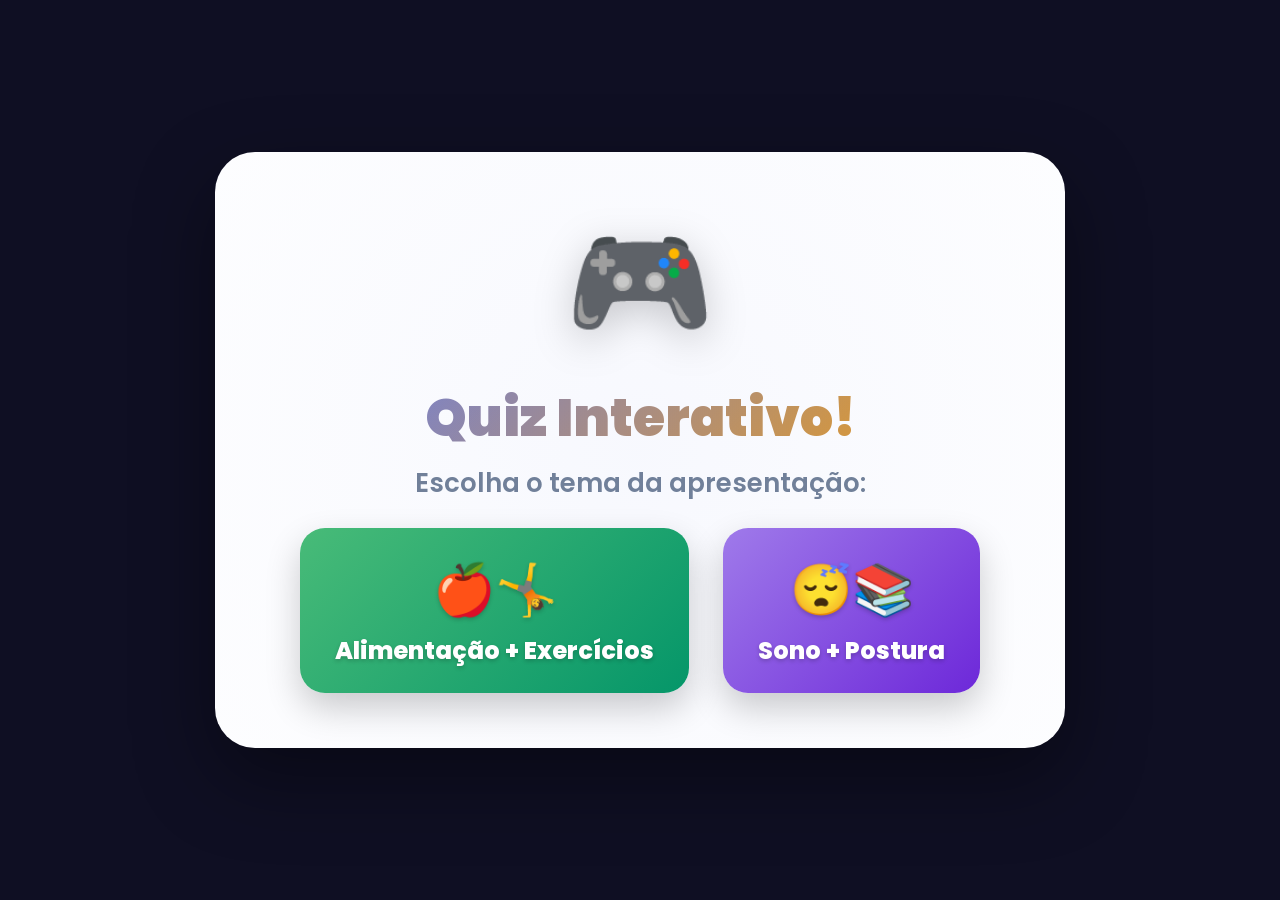
==== apresentacao.html @ 505cf48c "Create apresentacao.html" ====
<!DOCTYPE html>
<html lang="pt-br">
<head>
    <meta charset="UTF-8">
    <meta name="viewport" content="width=device-width, initial-scale=1.0">
    <title>🎮 Quiz Interativo - Hábitos Saudáveis</title>
    <link href="https://fonts.googleapis.com/css2?family=Poppins:wght@400;600;700;800;900&display=swap" rel="stylesheet">
    <style>
        * { margin: 0; padding: 0; box-sizing: border-box; }

        body {
            font-family: 'Poppins', sans-serif;
            background: #0f0f23;
            min-height: 100vh;
            overflow: hidden;
            user-select: none;
        }

        /* ESTRELAS DE FUNDO */
        .stars {
            position: fixed;
            top: 0; left: 0;
            width: 100%; height: 100%;
            pointer-events: none;
            z-index: 0;
        }
        .star {
            position: absolute;
            background: white;
            border-radius: 50%;
            animation: twinkle var(--duration) ease-in-out infinite;
            animation-delay: var(--delay);
            opacity: 0;
        }
        @keyframes twinkle {
            0%,100% { opacity: 0.2; transform: scale(1); }
            50% { opacity: 1; transform: scale(1.5); }
        }

        .slide-container {
            width: 100vw;
            height: 100vh;
            position: relative;
            z-index: 1;
        }

        .slide {
            width: 100%;
            height: 100%;
            display: none;
            justify-content: center;
            align-items: center;
            padding: 30px;
            animation: zoomIn 0.6s cubic-bezier(0.68, -0.55, 0.265, 1.55);
        }
        .slide.active { display: flex; }

        @keyframes zoomIn {
            from { opacity: 0; transform: scale(0.5) rotate(-5deg); }
            to { opacity: 1; transform: scale(1) rotate(0deg); }
        }
        @keyframes float {
            0%,100% { transform: translateY(0) rotate(0deg); }
            25% { transform: translateY(-20px) rotate(5deg); }
            75% { transform: translateY(-10px) rotate(-5deg); }
        }
        @keyframes pulse {
            0%,100% { transform: scale(1); }
            50% { transform: scale(1.08); }
        }
        @keyframes shake {
            0%,100% { transform: translateX(0); }
            25% { transform: translateX(-8px); }
            75% { transform: translateX(8px); }
        }
        @keyframes confete {
            0% { transform: translateY(0) rotate(0deg); opacity: 1; }
            100% { transform: translateY(105vh) rotate(720deg); opacity: 0; }
        }

        .slide-content {
            background: white;
            border-radius: 40px;
            padding: 40px 50px;
            max-width: 850px;
            width: 100%;
            text-align: center;
            box-shadow: 0 30px 80px rgba(0,0,0,0.4);
            position: relative;
            overflow: hidden;
        }
        .slide-content::before {
            content: '';
            position: absolute;
            top: -50%;
            left: -50%;
            width: 200%;
            height: 200%;
            background: radial-gradient(circle, rgba(102,126,234,0.05) 0%, transparent 70%);
            animation: pulse 3s ease-in-out infinite;
        }

        .emoji-gigante {
            font-size: 120px;
            animation: float 3s ease-in-out infinite;
            display: inline-block;
            filter: drop-shadow(0 10px 20px rgba(0,0,0,0.2));
        }
        .emoji-medio {
            font-size: 70px;
            animation: float 2.5s ease-in-out infinite;
            display: inline-block;
        }

        .titulo-slide {
            font-size: 52px;
            font-weight: 900;
            background: linear-gradient(135deg, #667eea, #f59e0b, #48bb78);
            background-size: 200% 200%;
            -webkit-background-clip: text;
            -webkit-text-fill-color: transparent;
            animation: gradientShift 3s ease infinite;
            margin: 15px 0;
            line-height: 1.2;
        }
        @keyframes gradientShift {
            0%,100% { background-position: 0% 50%; }
            50% { background-position: 100% 50%; }
        }

        .subtitulo {
            font-size: 26px;
            color: #718096;
            margin-bottom: 10px;
            font-weight: 600;
        }

        .btn-escolha {
            display: inline-block;
            padding: 25px 35px;
            margin: 15px;
            border-radius: 25px;
            font-size: 24px;
            font-weight: 800;
            cursor: pointer;
            border: none;
            font-family: 'Poppins', sans-serif;
            transition: all 0.3s cubic-bezier(0.68, -0.55, 0.265, 1.55);
            box-shadow: 0 15px 35px rgba(0,0,0,0.2);
            position: relative;
            overflow: hidden;
            color: white;
            text-shadow: 0 2px 4px rgba(0,0,0,0.2);
        }
        .btn-escolha:hover {
            transform: translateY(-8px) scale(1.03);
            box-shadow: 0 25px 50px rgba(0,0,0,0.3);
        }
        .btn-escolha:active {
            transform: scale(0.95);
            animation: shake 0.3s ease;
        }
        .btn-escolha.modo1 {
            background: linear-gradient(135deg, #48bb78, #059669);
        }
        .btn-escolha.modo2 {
            background: linear-gradient(135deg, #9f7aea, #6d28d9);
        }
        .btn-escolha .emoji-btn {
            font-size: 50px;
            display: block;
            margin-bottom: 5px;
        }

        .btn-nav {
            background: linear-gradient(135deg, #667eea, #764ba2);
            color: white;
            border: none;
            padding: 18px 40px;
            border-radius: 60px;
            font-size: 24px;
            font-weight: 700;
            cursor: pointer;
            transition: all 0.3s ease;
            font-family: 'Poppins', sans-serif;
            box-shadow: 0 10px 30px rgba(102,126,234,0.4);
            margin: 10px;
            animation: pulse 2s ease-in-out infinite;
        }
        .btn-nav:hover {
            transform: translateY(-5px);
            box-shadow: 0 20px 40px rgba(102,126,234,0.6);
        }
        .btn-nav:active { transform: scale(0.9); }

        /* Opções do quiz */
        .quiz-option-slide {
            display: block;
            width: 100%;
            padding: 18px 25px;
            margin: 12px 0;
            border: 4px solid #e2e8f0;
            border-radius: 20px;
            font-size: 22px;
            cursor: pointer;
            background: #f7fafc;
            transition: all 0.3s ease;
            font-family: 'Poppins', sans-serif;
            text-align: left;
            font-weight: 600;
            position: relative;
        }
        .quiz-option-slide:hover {
            border-color: #667eea;
            background: #eff6ff;
            transform: translateX(15px);
            box-shadow: 0 8px 25px rgba(102,126,234,0.2);
        }
        .quiz-option-slide.correct {
            border-color: #48bb78 !important;
            background: #f0fff4 !important;
            animation: pulse 0.5s ease 2;
        }
        .quiz-option-slide.wrong {
            border-color: #ef4444 !important;
            background: #fef2f2 !important;
            animation: shake 0.5s ease;
        }

        .feedback-quiz {
            font-size: 28px;
            font-weight: 800;
            margin-top: 15px;
            animation: zoomIn 0.4s ease;
        }
        .feedback-quiz.acerto { color: #48bb78; }
        .feedback-quiz.erro { color: #ef4444; }

        .contador {
            font-size: 150px;
            font-weight: 900;
            background: linear-gradient(135deg, #f59e0b, #ef4444);
            -webkit-background-clip: text;
            -webkit-text-fill-color: transparent;
            animation: pulse 0.5s ease-in-out infinite;
        }

        .grid-temas {
            display: grid;
            grid-template-columns: 1fr 1fr;
            gap: 20px;
            margin: 20px 0;
        }
        .card-tema {
            background: linear-gradient(135deg, #f7fafc, #edf2f7);
            padding: 25px;
            border-radius: 25px;
            font-size: 20px;
            font-weight: 700;
            border: 3px solid #e2e8f0;
            transition: all 0.3s ease;
        }
        .card-tema:hover {
            border-color: #667eea;
            transform: scale(1.05);
            box-shadow: 0 15px 35px rgba(0,0,0,0.15);
        }
        .card-tema .icone {
            font-size: 50px;
            display: block;
            margin-bottom: 10px;
        }

        .ranking-lista {
            text-align: left;
            font-size: 24px;
        }
        .ranking-lista div {
            padding: 15px;
            margin: 8px 0;
            border-radius: 15px;
            background: linear-gradient(90deg, #fef3c7, #fff);
            font-weight: 700;
            animation: zoomIn 0.5s ease;
            animation-fill-mode: both;
        }

        .confetti {
            position: fixed;
            top: -20px;
            z-index: 9999;
            pointer-events: none;
            font-size: 35px;
        }
    </style>
</head>
<body>
    <!-- Estrelas de fundo animadas -->
    <div class="stars" id="starsContainer"></div>

    <div class="slide-container" id="slideContainer">

        <!-- ==================== SLIDE 0: ESCOLHER MODO ==================== -->
        <div class="slide active" data-slide="0">
            <div class="slide-content">
                <div class="emoji-gigante">🎮</div>
                <h1 class="titulo-slide">Quiz Interativo!</h1>
                <p class="subtitulo">Escolha o tema da apresentação:</p>

                <button class="btn-escolha modo1" onclick="escolherModo('alimentacao_exercicios')">
                    <span class="emoji-btn">🍎🤸</span>
                    Alimentação + Exercícios
                </button>
                <button class="btn-escolha modo2" onclick="escolherModo('sono_postura')">
                    <span class="emoji-btn">😴📚</span>
                    Sono + Postura
                </button>
            </div>
        </div>

        <!-- ==================== SLIDE 1: TÍTULO DO TEMA ==================== -->
        <div class="slide" data-slide="1">
            <div class="slide-content">
                <div class="emoji-gigante" id="temaEmoji">🍎</div>
                <h1 class="titulo-slide" id="temaTitulo">Alimentação Saudável</h1>
                <p class="subtitulo" id="temaSubtitulo">Vamos aprender juntos!</p>
                <button class="btn-nav" onclick="proximoSlide()">▶️ Bora lá!</button>
            </div>
        </div>

        <!-- ==================== SLIDE 2: CONTEÚDO 1 ==================== -->
        <div class="slide" data-slide="2">
            <div class="slide-content" id="conteudo1">
                <div class="emoji-medio">📖</div>
                <h2 style="font-size: 36px; color: #2d3748; margin: 10px 0;" id="conteudo1Titulo">Tema 1</h2>
                <p style="font-size: 22px; color: #4a5568; line-height: 1.6;" id="conteudo1Texto">
                    Carregando...
                </p>
                <button class="btn-nav" onclick="proximoSlide()">▶️ Entendi!</button>
            </div>
        </div>

        <!-- ==================== SLIDE 3: CONTEÚDO 2 ==================== -->
        <div class="slide" data-slide="3">
            <div class="slide-content" id="conteudo2">
                <div class="emoji-medio">💡</div>
                <h2 style="font-size: 36px; color: #2d3748; margin: 10px 0;" id="conteudo2Titulo">Tema 2</h2>
                <p style="font-size: 22px; color: #4a5568; line-height: 1.6;" id="conteudo2Texto">
                    Carregando...
                </p>
                <button class="btn-nav" onclick="proximoSlide()">▶️ Próximo!</button>
            </div>
        </div>

        <!-- ==================== SLIDE 4: DEMO PERGUNTA ==================== -->
        <div class="slide" data-slide="4">
            <div class="slide-content">
                <div class="emoji-medio">❓</div>
                <h2 style="font-size: 30px; color: #667eea; margin-bottom: 15px;">Vamos testar!</h2>
                <p style="font-size: 26px; font-weight: 700; color: #2d3748;" id="quizPergunta">
                    Carregando...
                </p>
                <div id="quizOpcoes"></div>
                <p id="quizFeedback" class="feedback-quiz"></p>
                <button class="btn-nav" id="btnProximoQuiz" onclick="proximoQuizDemo()" style="display: none;">
                    ▶️ Próxima
                </button>
                <button class="btn-nav" id="btnFinalizarQuiz" onclick="proximoSlide()" style="display: none;">
                    🎉 Continuar
                </button>
            </div>
        </div>

        <!-- ==================== SLIDE 5: REGRAS COMPETIÇÃO ==================== -->
        <div class="slide" data-slide="5">
            <div class="slide-content">
                <div class="emoji-medio">🏆</div>
                <h1 class="titulo-slide" style="font-size: 40px;">Competição!</h1>
                <div style="font-size: 22px; line-height: 2; text-align: left; max-width: 500px; margin: 0 auto;">
                    <p>🥇 <strong>1º lugar:</strong> Prêmio especial!</p>
                    <p>🥈 <strong>2º lugar:</strong> Prêmio</p>
                    <p>🥉 <strong>3º lugar:</strong> Prêmio</p>
                    <p>🎁 <strong>Todos:</strong> Brinde de participação</p>
                    <p>⭐ <strong>10 pontos</strong> por acerto</p>
                    <p>⏱️ <strong>10 minutos</strong> de quiz</p>
                </div>
                <button class="btn-nav" onclick="proximoSlide()" style="margin-top: 20px;">
                    🚀 Abrir o Site!
                </button>
            </div>
        </div>

        <!-- ==================== SLIDE 6: CONTAGEM ==================== -->
        <div class="slide" data-slide="6">
            <div class="slide-content">
                <div class="emoji-medio">⏰</div>
                <h2 style="font-size: 36px; color: #2d3748;">Preparem-se!</h2>
                <p style="font-size: 20px; color: #718096; margin: 10px 0;">
                    Abram o site no celular ou computador:
                </p>
                <p style="font-size: 18px; color: #667eea; font-weight: 700; word-break: break-all;">
                    🔗 kaua260804-ship-it.github.io/Site-Habitos-Saudaveis
                </p>
                <div class="contador" id="contador" style="margin: 20px 0;">3</div>
                <button class="btn-nav" id="btnIniciarContagem" onclick="iniciarContagem()">
                    🎮 Iniciar!
                </button>
            </div>
        </div>

        <!-- ==================== SLIDE 7: RANKING FINAL ==================== -->
        <div class="slide" data-slide="7">
            <div class="slide-content">
                <div class="emoji-gigante">🏆</div>
                <h1 class="titulo-slide" style="font-size: 42px;">Resultado Final!</h1>
                <div class="ranking-lista" id="rankingFinal">
                    <p style="color:#718096;">Carregando...</p>
                </div>
                <button class="btn-nav" onclick="dispararConfetes()" style="margin-top: 15px; background: linear-gradient(135deg, #f59e0b, #d97706);">
                    🎉 Celebrar!
                </button>
            </div>
        </div>

    </div>

    <script>
        // ========== CONFIGURAÇÃO ==========
        let slideAtual = 0;
        const totalSlides = 8;
        let modoSelecionado = null;
        let quizDemoIndice = 0;
        let perguntasQuiz = [];

        // ========== CRIAR ESTRELAS ==========
        function criarEstrelas() {
            const container = document.getElementById('starsContainer');
            for (let i = 0; i < 80; i++) {
                const star = document.createElement('div');
                star.className = 'star';
                star.style.left = Math.random() * 100 + '%';
                star.style.top = Math.random() * 100 + '%';
                star.style.width = (Math.random() * 3 + 1) + 'px';
                star.style.height = star.style.width;
                star.style.setProperty('--duration', (Math.random() * 3 + 1) + 's');
                star.style.setProperty('--delay', Math.random() * 3 + 's');
                container.appendChild(star);
            }
        }

        // ========== DADOS DOS MODOS ==========
        const dadosModos = {
            alimentacao_exercicios: {
                emoji: '🍎🤸',
                titulo: 'Alimentação + Exercícios',
                subtitulo: 'Comer bem e se mexer!',
                conteudos: [
                    {
                        titulo: '🍎 Pirâmide Alimentar',
                        texto: 'A base da pirâmide tem arroz, pães e frutas (comer MAIS). O topo tem doces e frituras (comer MENOS). Um prato colorido é um prato saudável! 🌈'
                    },
                    {
                        titulo: '🤸 Mexa-se!',
                        texto: '1 hora de exercício por dia já faz diferença! Pular corda, jogar bola ou andar de bicicleta fortalece os ossos e libera endorfina, o hormônio da felicidade! 😄'
                    }
                ],
                quizzes: [
                    { pergunta: 'O que fica na BASE da pirâmide alimentar?', opcoes: ['Doces e gorduras', 'Arroz, pães e frutas', 'Refrigerantes', 'Fast food'], correta: 1 },
                    { pergunta: 'Quantos minutos de exercício por dia?', opcoes: ['15', '30', '60', '120'], correta: 2 }
                ]
            },
            sono_postura: {
                emoji: '😴📚',
                titulo: 'Sono + Postura',
                subtitulo: 'Dormir bem e sentar direitinho!',
                conteudos: [
                    {
                        titulo: '😴 Sono dos Campeões',
                        texto: 'Crianças precisam dormir de 8 a 12 horas por noite! Desligue o celular 1 hora antes de dormir. Um quarto escuro e silencioso ajuda a dormir melhor! 🌙'
                    },
                    {
                        titulo: '📚 Postura Nota 10',
                        texto: 'Costas retas, pés no chão! A mochila deve ser usada nas DUAS costas e pesar no máximo 10% do seu corpo. Levante o celular na altura dos olhos para não curvar o pescoço! 🎒'
                    }
                ],
                quizzes: [
                    { pergunta: 'Quantas horas de sono uma criança precisa?', opcoes: ['4-5h', '8-12h', '2-3h', '15h'], correta: 1 },
                    { pergunta: 'Como a mochila deve ser usada?', opcoes: ['Em uma costas só', 'Nas duas costas', 'Na barriga', 'Arrastando no chão'], correta: 1 }
                ]
            }
        };

        // ========== NAVEGAÇÃO ==========
        function irParaSlide(index) {
            document.querySelectorAll('.slide').forEach(s => s.classList.remove('active'));
            const slideEl = document.querySelector(`[data-slide="${index}"]`);
            if (slideEl) slideEl.classList.add('active');
            slideAtual = index;
        }

        function proximoSlide() {
            if (slideAtual < totalSlides - 1) {
                irParaSlide(slideAtual + 1);

                // Carregar ranking no último slide
                if (slideAtual === 7) carregarRankingFinal();
            }
        }

        // ========== ESCOLHER MODO ==========
        async function escolherModo(modo) {
            modoSelecionado = modo;
            const dados = dadosModos[modo];

            // Atualizar slide 1
            document.getElementById('temaEmoji').textContent = dados.emoji;
            document.getElementById('temaTitulo').textContent = dados.titulo;
            document.getElementById('temaSubtitulo').textContent = dados.subtitulo;

            // Atualizar slide 2
            document.getElementById('conteudo1Titulo').textContent = dados.conteudos[0].titulo;
            document.getElementById('conteudo1Texto').textContent = dados.conteudos[0].texto;

            // Atualizar slide 3
            document.getElementById('conteudo2Titulo').textContent = dados.conteudos[1].titulo;
            document.getElementById('conteudo2Texto').textContent = dados.conteudos[1].texto;

            // Carregar quizzes do Supabase
            perguntasQuiz = await carregarQuizzesDoSupabase(modo);

            // Se não encontrar no Supabase, usar os locais
            if (perguntasQuiz.length === 0) {
                perguntasQuiz = dados.quizzes;
            }

            quizDemoIndice = 0;

            // Ir para slide 1
            irParaSlide(1);
        }

        // ========== CARREGAR QUIZZES DO SUPABASE ==========
        async function carregarQuizzesDoSupabase(modo) {
            try {
                let temas = [];
                if (modo === 'alimentacao_exercicios') {
                    temas = ['alimentacao', 'exercicios'];
                } else {
                    temas = ['sono', 'postura'];
                }

                const response = await fetch(
                    `https://ejldlvlacidyzizxucdr.supabase.co/rest/v1/quizzes?tema=in.(${temas.join(',')})&select=*&limit=10`,
                    {
                        headers: {
                            'apikey': 'sb_publishable_YDWCWLgn0t9wrayWljnnaA_immbdkj8',
                            'Authorization': 'Bearer sb_publishable_YDWCWLgn0t9wrayWljnnaA_immbdkj8'
                        }
                    }
                );

                const data = await response.json();

                if (data && data.length > 0) {
                    return data.map(q => ({
                        pergunta: q.pergunta,
                        opcoes: [q.opcao_a, q.opcao_b, q.opcao_c, q.opcao_d].filter(o => o),
                        correta: q.correta
                    }));
                }
            } catch (e) {
                console.log('Usando quizzes locais (offline)');
            }
            return [];
        }

        // ========== QUIZ DEMO ==========
        function carregarQuizDemo() {
            if (quizDemoIndice >= perguntasQuiz.length) {
                document.getElementById('quizPergunta').textContent = '🎉 Demonstração concluída!';
                document.getElementById('quizOpcoes').innerHTML = '';
                document.getElementById('quizFeedback').textContent = '';
                document.getElementById('btnProximoQuiz').style.display = 'none';
                document.getElementById('btnFinalizarQuiz').style.display = 'inline-block';
                return;
            }

            const p = perguntasQuiz[quizDemoIndice];
            document.getElementById('quizPergunta').textContent = '❓ ' + p.pergunta;
            document.getElementById('quizFeedback').textContent = '';
            document.getElementById('quizFeedback').className = 'feedback-quiz';
            document.getElementById('btnProximoQuiz').style.display = 'none';
            document.getElementById('btnFinalizarQuiz').style.display = 'none';

            let html = '';
            p.opcoes.forEach((opcao, i) => {
                html += `<button class="quiz-option-slide" onclick="responderQuiz(${i})" id="opcao${i}">
                    ${String.fromCharCode(65 + i)}) ${opcao}
                </button>`;
            });
            document.getElementById('quizOpcoes').innerHTML = html;
        }

        function responderQuiz(escolha) {
            const p = perguntasQuiz[quizDemoIndice];
            const feedback = document.getElementById('quizFeedback');

            // Bloquear todas as opções
            document.querySelectorAll('.quiz-option-slide').forEach((btn, i) => {
                btn.style.pointerEvents = 'none';
                if (i === p.correta) btn.classList.add('correct');
                if (i === escolha && escolha !== p.correta) btn.classList.add('wrong');
            });

            if (escolha === p.correta) {
                feedback.textContent = '✅ CORRETO! +10 pontos! ⭐';
                feedback.className = 'feedback-quiz acerto';
            } else {
                feedback.textContent = '❌ A resposta era: ' + p.opcoes[p.correta];
                feedback.className = 'feedback-quiz erro';
            }

            document.getElementById('btnProximoQuiz').style.display = 'inline-block';
        }

        function proximoQuizDemo() {
            quizDemoIndice++;
            carregarQuizDemo();
        }

        // ========== CONTAGEM ==========
        function iniciarContagem() {
            const btn = document.getElementById('btnIniciarContagem');
            btn.style.display = 'none';
            let contador = 3;
            const el = document.getElementById('contador');

            const intervalo = setInterval(() => {
                contador--;
                if (contador <= 0) {
                    clearInterval(intervalo);
                    el.textContent = 'GO! 🚀';
                    el.style.webkitTextFillColor = '#48bb78';
                    el.style.animation = 'none';
                    el.offsetHeight;
                    el.style.animation = 'zoomIn 0.5s ease';
                    setTimeout(() => proximoSlide(), 1500);
                } else {
                    el.textContent = contador;
                    el.style.animation = 'none';
                    el.offsetHeight;
                    el.style.animation = 'pulse 0.5s ease';
                }
            }, 1000);
        }

        // ========== RANKING FINAL ==========
        async function carregarRankingFinal() {
            const container = document.getElementById('rankingFinal');
            try {
                const response = await fetch(
                    'https://ejldlvlacidyzizxucdr.supabase.co/rest/v1/usuarios?select=apelido,pontos&order=pontos.desc&limit=5',
                    {
                        headers: { 'apikey': 'sb_publishable_YDWCWLgn0t9wrayWljnnaA_immbdkj8' }
                    }
                );
                const data = await response.json();

                if (data && data.length > 0) {
                    let html = '';
                    data.forEach((j, idx) => {
                        const medalha = idx === 0 ? '🥇' : idx === 1 ? '🥈' : idx === 2 ? '🥉' : `${idx+1}º`;
                        html += `<div style="animation-delay:${idx*0.2}s">${medalha} <strong>${j.apelido}</strong> — ⭐ ${j.pontos} pts</div>`;
                    });
                    container.innerHTML = html;
                } else {
                    container.innerHTML = '<p>🥇 1º: ______<br>🥈 2º: ______<br>🥉 3º: ______</p>';
                }
            } catch (e) {
                container.innerHTML = '<p>🥇 1º lugar: _______<br>🥈 2º lugar: _______<br>🥉 3º lugar: _______</p>';
            }
        }

        // ========== CONFETES ==========
        function dispararConfetes() {
            const emojis = ['🎉','🎊','⭐','🏆','🌟','💫','✨','🎯','💪','👏','🥇','🎖️'];
            for (let i = 0; i < 40; i++) {
                setTimeout(() => {
                    const c = document.createElement('div');
                    c.className = 'confetti';
                    c.textContent = emojis[Math.floor(Math.random() * emojis.length)];
                    c.style.left = Math.random() * 100 + '%';
                    c.style.fontSize = (Math.random() * 30 + 20) + 'px';
                    c.style.animation = `confete ${Math.random() * 2 + 2}s ease-out forwards`;
                    c.style.animationDelay = Math.random() * 0.5 + 's';
                    document.body.appendChild(c);
                    setTimeout(() => c.remove(), 4000);
                }, i * 80);
            }
        }

        // ========== INICIALIZAÇÃO ==========
        criarEstrelas();

        // Navegação por teclado
        document.addEventListener('keydown', (e) => {
            if (e.key === 'ArrowRight' || e.key === ' ') {
                e.preventDefault();
                if (slideAtual === 4 && quizDemoIndice < perguntasQuiz.length) {
                    // No slide do quiz, não avançar sem responder
                    return;
                }
                proximoSlide();
            } else if (e.key === 'ArrowLeft') {
                e.preventDefault();
                if (slideAtual > 0) irParaSlide(slideAtual - 1);
            }
        });

        // Carregar quiz demo quando chegar no slide 4
        const observer = new MutationObserver(() => {
            if (slideAtual === 4 && perguntasQuiz.length > 0) {
                carregarQuizDemo();
            }
        });
        observer.observe(document.getElementById('slideContainer'), { attributes: false, childList: true, subtree: false });

        console.log('🎮 Apresentação carregada! Escolha um modo para começar.');
    </script>
</body>
</html>
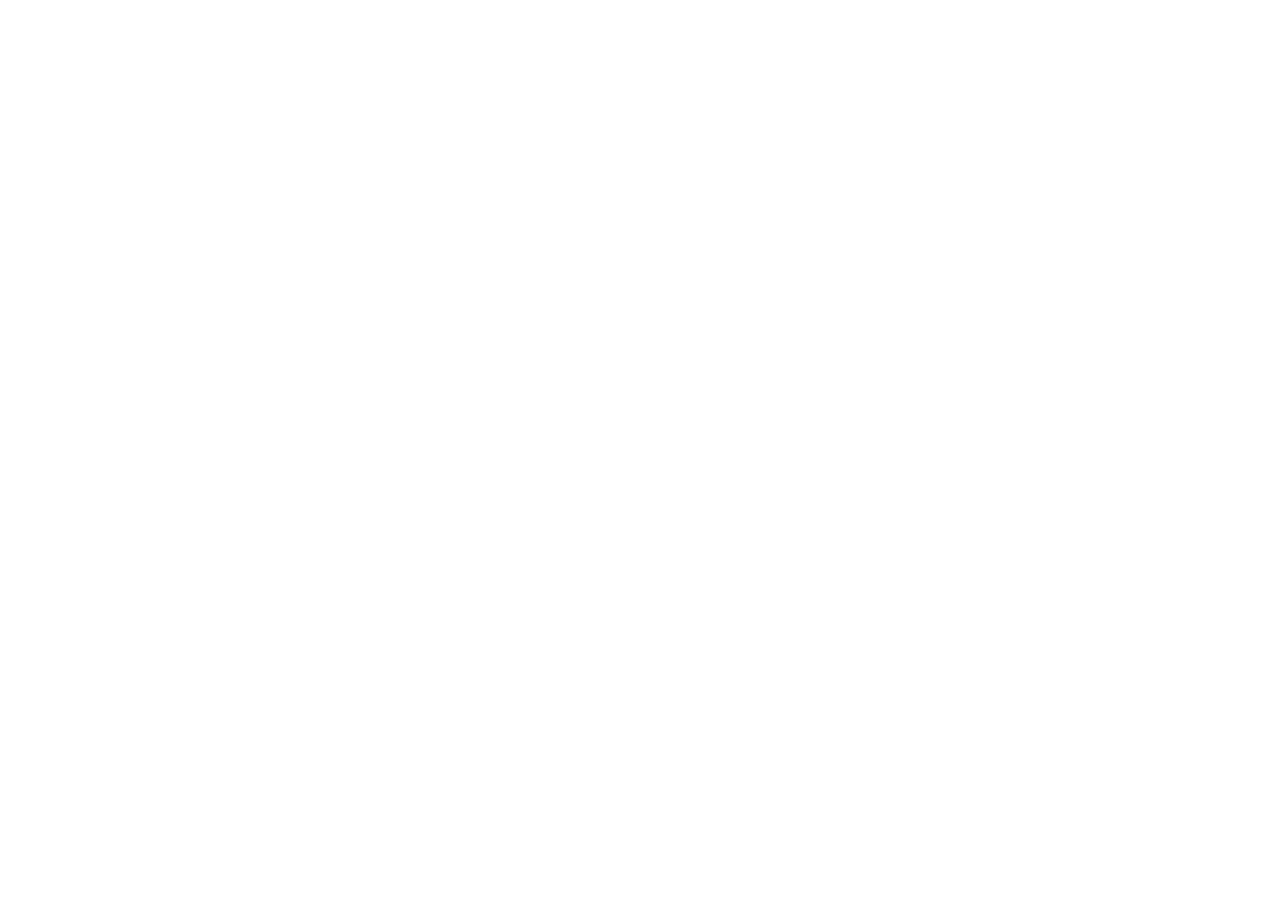
==== commit 539dd458: "Update apresentacao.html" ====
--- a/apresentacao.html
+++ b/apresentacao.html
@@ -5,727 +5,18 @@
     <meta name="viewport" content="width=device-width, initial-scale=1.0">
     <title>🎮 Quiz Interativo - Hábitos Saudáveis</title>
     <link href="https://fonts.googleapis.com/css2?family=Poppins:wght@400;600;700;800;900&display=swap" rel="stylesheet">
-    <style>
-        * { margin: 0; padding: 0; box-sizing: border-box; }
-
-        body {
-            font-family: 'Poppins', sans-serif;
-            background: #0f0f23;
-            min-height: 100vh;
-            overflow: hidden;
-            user-select: none;
-        }
-
-        /* ESTRELAS DE FUNDO */
-        .stars {
-            position: fixed;
-            top: 0; left: 0;
-            width: 100%; height: 100%;
-            pointer-events: none;
-            z-index: 0;
-        }
-        .star {
-            position: absolute;
-            background: white;
-            border-radius: 50%;
-            animation: twinkle var(--duration) ease-in-out infinite;
-            animation-delay: var(--delay);
-            opacity: 0;
-        }
-        @keyframes twinkle {
-            0%,100% { opacity: 0.2; transform: scale(1); }
-            50% { opacity: 1; transform: scale(1.5); }
-        }
-
-        .slide-container {
-            width: 100vw;
-            height: 100vh;
-            position: relative;
-            z-index: 1;
-        }
-
-        .slide {
-            width: 100%;
-            height: 100%;
-            display: none;
-            justify-content: center;
-            align-items: center;
-            padding: 30px;
-            animation: zoomIn 0.6s cubic-bezier(0.68, -0.55, 0.265, 1.55);
-        }
-        .slide.active { display: flex; }
-
-        @keyframes zoomIn {
-            from { opacity: 0; transform: scale(0.5) rotate(-5deg); }
-            to { opacity: 1; transform: scale(1) rotate(0deg); }
-        }
-        @keyframes float {
-            0%,100% { transform: translateY(0) rotate(0deg); }
-            25% { transform: translateY(-20px) rotate(5deg); }
-            75% { transform: translateY(-10px) rotate(-5deg); }
-        }
-        @keyframes pulse {
-            0%,100% { transform: scale(1); }
-            50% { transform: scale(1.08); }
-        }
-        @keyframes shake {
-            0%,100% { transform: translateX(0); }
-            25% { transform: translateX(-8px); }
-            75% { transform: translateX(8px); }
-        }
-        @keyframes confete {
-            0% { transform: translateY(0) rotate(0deg); opacity: 1; }
-            100% { transform: translateY(105vh) rotate(720deg); opacity: 0; }
-        }
-
-        .slide-content {
-            background: white;
-            border-radius: 40px;
-            padding: 40px 50px;
-            max-width: 850px;
-            width: 100%;
-            text-align: center;
-            box-shadow: 0 30px 80px rgba(0,0,0,0.4);
-            position: relative;
-            overflow: hidden;
-        }
-        .slide-content::before {
-            content: '';
-            position: absolute;
-            top: -50%;
-            left: -50%;
-            width: 200%;
-            height: 200%;
-            background: radial-gradient(circle, rgba(102,126,234,0.05) 0%, transparent 70%);
-            animation: pulse 3s ease-in-out infinite;
-        }
-
-        .emoji-gigante {
-            font-size: 120px;
-            animation: float 3s ease-in-out infinite;
-            display: inline-block;
-            filter: drop-shadow(0 10px 20px rgba(0,0,0,0.2));
-        }
-        .emoji-medio {
-            font-size: 70px;
-            animation: float 2.5s ease-in-out infinite;
-            display: inline-block;
-        }
-
-        .titulo-slide {
-            font-size: 52px;
-            font-weight: 900;
-            background: linear-gradient(135deg, #667eea, #f59e0b, #48bb78);
-            background-size: 200% 200%;
-            -webkit-background-clip: text;
-            -webkit-text-fill-color: transparent;
-            animation: gradientShift 3s ease infinite;
-            margin: 15px 0;
-            line-height: 1.2;
-        }
-        @keyframes gradientShift {
-            0%,100% { background-position: 0% 50%; }
-            50% { background-position: 100% 50%; }
-        }
-
-        .subtitulo {
-            font-size: 26px;
-            color: #718096;
-            margin-bottom: 10px;
-            font-weight: 600;
-        }
-
-        .btn-escolha {
-            display: inline-block;
-            padding: 25px 35px;
-            margin: 15px;
-            border-radius: 25px;
-            font-size: 24px;
-            font-weight: 800;
-            cursor: pointer;
-            border: none;
-            font-family: 'Poppins', sans-serif;
-            transition: all 0.3s cubic-bezier(0.68, -0.55, 0.265, 1.55);
-            box-shadow: 0 15px 35px rgba(0,0,0,0.2);
-            position: relative;
-            overflow: hidden;
-            color: white;
-            text-shadow: 0 2px 4px rgba(0,0,0,0.2);
-        }
-        .btn-escolha:hover {
-            transform: translateY(-8px) scale(1.03);
-            box-shadow: 0 25px 50px rgba(0,0,0,0.3);
-        }
-        .btn-escolha:active {
-            transform: scale(0.95);
-            animation: shake 0.3s ease;
-        }
-        .btn-escolha.modo1 {
-            background: linear-gradient(135deg, #48bb78, #059669);
-        }
-        .btn-escolha.modo2 {
-            background: linear-gradient(135deg, #9f7aea, #6d28d9);
-        }
-        .btn-escolha .emoji-btn {
-            font-size: 50px;
-            display: block;
-            margin-bottom: 5px;
-        }
-
-        .btn-nav {
-            background: linear-gradient(135deg, #667eea, #764ba2);
-            color: white;
-            border: none;
-            padding: 18px 40px;
-            border-radius: 60px;
-            font-size: 24px;
-            font-weight: 700;
-            cursor: pointer;
-            transition: all 0.3s ease;
-            font-family: 'Poppins', sans-serif;
-            box-shadow: 0 10px 30px rgba(102,126,234,0.4);
-            margin: 10px;
-            animation: pulse 2s ease-in-out infinite;
-        }
-        .btn-nav:hover {
-            transform: translateY(-5px);
-            box-shadow: 0 20px 40px rgba(102,126,234,0.6);
-        }
-        .btn-nav:active { transform: scale(0.9); }
-
-        /* Opções do quiz */
-        .quiz-option-slide {
-            display: block;
-            width: 100%;
-            padding: 18px 25px;
-            margin: 12px 0;
-            border: 4px solid #e2e8f0;
-            border-radius: 20px;
-            font-size: 22px;
-            cursor: pointer;
-            background: #f7fafc;
-            transition: all 0.3s ease;
-            font-family: 'Poppins', sans-serif;
-            text-align: left;
-            font-weight: 600;
-            position: relative;
-        }
-        .quiz-option-slide:hover {
-            border-color: #667eea;
-            background: #eff6ff;
-            transform: translateX(15px);
-            box-shadow: 0 8px 25px rgba(102,126,234,0.2);
-        }
-        .quiz-option-slide.correct {
-            border-color: #48bb78 !important;
-            background: #f0fff4 !important;
-            animation: pulse 0.5s ease 2;
-        }
-        .quiz-option-slide.wrong {
-            border-color: #ef4444 !important;
-            background: #fef2f2 !important;
-            animation: shake 0.5s ease;
-        }
-
-        .feedback-quiz {
-            font-size: 28px;
-            font-weight: 800;
-            margin-top: 15px;
-            animation: zoomIn 0.4s ease;
-        }
-        .feedback-quiz.acerto { color: #48bb78; }
-        .feedback-quiz.erro { color: #ef4444; }
-
-        .contador {
-            font-size: 150px;
-            font-weight: 900;
-            background: linear-gradient(135deg, #f59e0b, #ef4444);
-            -webkit-background-clip: text;
-            -webkit-text-fill-color: transparent;
-            animation: pulse 0.5s ease-in-out infinite;
-        }
-
-        .grid-temas {
-            display: grid;
-            grid-template-columns: 1fr 1fr;
-            gap: 20px;
-            margin: 20px 0;
-        }
-        .card-tema {
-            background: linear-gradient(135deg, #f7fafc, #edf2f7);
-            padding: 25px;
-            border-radius: 25px;
-            font-size: 20px;
-            font-weight: 700;
-            border: 3px solid #e2e8f0;
-            transition: all 0.3s ease;
-        }
-        .card-tema:hover {
-            border-color: #667eea;
-            transform: scale(1.05);
-            box-shadow: 0 15px 35px rgba(0,0,0,0.15);
-        }
-        .card-tema .icone {
-            font-size: 50px;
-            display: block;
-            margin-bottom: 10px;
-        }
-
-        .ranking-lista {
-            text-align: left;
-            font-size: 24px;
-        }
-        .ranking-lista div {
-            padding: 15px;
-            margin: 8px 0;
-            border-radius: 15px;
-            background: linear-gradient(90deg, #fef3c7, #fff);
-            font-weight: 700;
-            animation: zoomIn 0.5s ease;
-            animation-fill-mode: both;
-        }
-
-        .confetti {
-            position: fixed;
-            top: -20px;
-            z-index: 9999;
-            pointer-events: none;
-            font-size: 35px;
-        }
-    </style>
+    <link rel="stylesheet" href="css/apresentacao.css">
 </head>
 <body>
-    <!-- Estrelas de fundo animadas -->
+    <!-- ESTRELAS DE FUNDO -->
     <div class="stars" id="starsContainer"></div>
 
+    <!-- CONTAINER PRINCIPAL -->
     <div class="slide-container" id="slideContainer">
-
-        <!-- ==================== SLIDE 0: ESCOLHER MODO ==================== -->
-        <div class="slide active" data-slide="0">
-            <div class="slide-content">
-                <div class="emoji-gigante">🎮</div>
-                <h1 class="titulo-slide">Quiz Interativo!</h1>
-                <p class="subtitulo">Escolha o tema da apresentação:</p>
-
-                <button class="btn-escolha modo1" onclick="escolherModo('alimentacao_exercicios')">
-                    <span class="emoji-btn">🍎🤸</span>
-                    Alimentação + Exercícios
-                </button>
-                <button class="btn-escolha modo2" onclick="escolherModo('sono_postura')">
-                    <span class="emoji-btn">😴📚</span>
-                    Sono + Postura
-                </button>
-            </div>
-        </div>
-
-        <!-- ==================== SLIDE 1: TÍTULO DO TEMA ==================== -->
-        <div class="slide" data-slide="1">
-            <div class="slide-content">
-                <div class="emoji-gigante" id="temaEmoji">🍎</div>
-                <h1 class="titulo-slide" id="temaTitulo">Alimentação Saudável</h1>
-                <p class="subtitulo" id="temaSubtitulo">Vamos aprender juntos!</p>
-                <button class="btn-nav" onclick="proximoSlide()">▶️ Bora lá!</button>
-            </div>
-        </div>
-
-        <!-- ==================== SLIDE 2: CONTEÚDO 1 ==================== -->
-        <div class="slide" data-slide="2">
-            <div class="slide-content" id="conteudo1">
-                <div class="emoji-medio">📖</div>
-                <h2 style="font-size: 36px; color: #2d3748; margin: 10px 0;" id="conteudo1Titulo">Tema 1</h2>
-                <p style="font-size: 22px; color: #4a5568; line-height: 1.6;" id="conteudo1Texto">
-                    Carregando...
-                </p>
-                <button class="btn-nav" onclick="proximoSlide()">▶️ Entendi!</button>
-            </div>
-        </div>
-
-        <!-- ==================== SLIDE 3: CONTEÚDO 2 ==================== -->
-        <div class="slide" data-slide="3">
-            <div class="slide-content" id="conteudo2">
-                <div class="emoji-medio">💡</div>
-                <h2 style="font-size: 36px; color: #2d3748; margin: 10px 0;" id="conteudo2Titulo">Tema 2</h2>
-                <p style="font-size: 22px; color: #4a5568; line-height: 1.6;" id="conteudo2Texto">
-                    Carregando...
-                </p>
-                <button class="btn-nav" onclick="proximoSlide()">▶️ Próximo!</button>
-            </div>
-        </div>
-
-        <!-- ==================== SLIDE 4: DEMO PERGUNTA ==================== -->
-        <div class="slide" data-slide="4">
-            <div class="slide-content">
-                <div class="emoji-medio">❓</div>
-                <h2 style="font-size: 30px; color: #667eea; margin-bottom: 15px;">Vamos testar!</h2>
-                <p style="font-size: 26px; font-weight: 700; color: #2d3748;" id="quizPergunta">
-                    Carregando...
-                </p>
-                <div id="quizOpcoes"></div>
-                <p id="quizFeedback" class="feedback-quiz"></p>
-                <button class="btn-nav" id="btnProximoQuiz" onclick="proximoQuizDemo()" style="display: none;">
-                    ▶️ Próxima
-                </button>
-                <button class="btn-nav" id="btnFinalizarQuiz" onclick="proximoSlide()" style="display: none;">
-                    🎉 Continuar
-                </button>
-            </div>
-        </div>
-
-        <!-- ==================== SLIDE 5: REGRAS COMPETIÇÃO ==================== -->
-        <div class="slide" data-slide="5">
-            <div class="slide-content">
-                <div class="emoji-medio">🏆</div>
-                <h1 class="titulo-slide" style="font-size: 40px;">Competição!</h1>
-                <div style="font-size: 22px; line-height: 2; text-align: left; max-width: 500px; margin: 0 auto;">
-                    <p>🥇 <strong>1º lugar:</strong> Prêmio especial!</p>
-                    <p>🥈 <strong>2º lugar:</strong> Prêmio</p>
-                    <p>🥉 <strong>3º lugar:</strong> Prêmio</p>
-                    <p>🎁 <strong>Todos:</strong> Brinde de participação</p>
-                    <p>⭐ <strong>10 pontos</strong> por acerto</p>
-                    <p>⏱️ <strong>10 minutos</strong> de quiz</p>
-                </div>
-                <button class="btn-nav" onclick="proximoSlide()" style="margin-top: 20px;">
-                    🚀 Abrir o Site!
-                </button>
-            </div>
-        </div>
-
-        <!-- ==================== SLIDE 6: CONTAGEM ==================== -->
-        <div class="slide" data-slide="6">
-            <div class="slide-content">
-                <div class="emoji-medio">⏰</div>
-                <h2 style="font-size: 36px; color: #2d3748;">Preparem-se!</h2>
-                <p style="font-size: 20px; color: #718096; margin: 10px 0;">
-                    Abram o site no celular ou computador:
-                </p>
-                <p style="font-size: 18px; color: #667eea; font-weight: 700; word-break: break-all;">
-                    🔗 kaua260804-ship-it.github.io/Site-Habitos-Saudaveis
-                </p>
-                <div class="contador" id="contador" style="margin: 20px 0;">3</div>
-                <button class="btn-nav" id="btnIniciarContagem" onclick="iniciarContagem()">
-                    🎮 Iniciar!
-                </button>
-            </div>
-        </div>
-
-        <!-- ==================== SLIDE 7: RANKING FINAL ==================== -->
-        <div class="slide" data-slide="7">
-            <div class="slide-content">
-                <div class="emoji-gigante">🏆</div>
-                <h1 class="titulo-slide" style="font-size: 42px;">Resultado Final!</h1>
-                <div class="ranking-lista" id="rankingFinal">
-                    <p style="color:#718096;">Carregando...</p>
-                </div>
-                <button class="btn-nav" onclick="dispararConfetes()" style="margin-top: 15px; background: linear-gradient(135deg, #f59e0b, #d97706);">
-                    🎉 Celebrar!
-                </button>
-            </div>
-        </div>
-
+        <!-- Os slides serão carregados dinamicamente aqui -->
     </div>
 
-    <script>
-        // ========== CONFIGURAÇÃO ==========
-        let slideAtual = 0;
-        const totalSlides = 8;
-        let modoSelecionado = null;
-        let quizDemoIndice = 0;
-        let perguntasQuiz = [];
-
-        // ========== CRIAR ESTRELAS ==========
-        function criarEstrelas() {
-            const container = document.getElementById('starsContainer');
-            for (let i = 0; i < 80; i++) {
-                const star = document.createElement('div');
-                star.className = 'star';
-                star.style.left = Math.random() * 100 + '%';
-                star.style.top = Math.random() * 100 + '%';
-                star.style.width = (Math.random() * 3 + 1) + 'px';
-                star.style.height = star.style.width;
-                star.style.setProperty('--duration', (Math.random() * 3 + 1) + 's');
-                star.style.setProperty('--delay', Math.random() * 3 + 's');
-                container.appendChild(star);
-            }
-        }
-
-        // ========== DADOS DOS MODOS ==========
-        const dadosModos = {
-            alimentacao_exercicios: {
-                emoji: '🍎🤸',
-                titulo: 'Alimentação + Exercícios',
-                subtitulo: 'Comer bem e se mexer!',
-                conteudos: [
-                    {
-                        titulo: '🍎 Pirâmide Alimentar',
-                        texto: 'A base da pirâmide tem arroz, pães e frutas (comer MAIS). O topo tem doces e frituras (comer MENOS). Um prato colorido é um prato saudável! 🌈'
-                    },
-                    {
-                        titulo: '🤸 Mexa-se!',
-                        texto: '1 hora de exercício por dia já faz diferença! Pular corda, jogar bola ou andar de bicicleta fortalece os ossos e libera endorfina, o hormônio da felicidade! 😄'
-                    }
-                ],
-                quizzes: [
-                    { pergunta: 'O que fica na BASE da pirâmide alimentar?', opcoes: ['Doces e gorduras', 'Arroz, pães e frutas', 'Refrigerantes', 'Fast food'], correta: 1 },
-                    { pergunta: 'Quantos minutos de exercício por dia?', opcoes: ['15', '30', '60', '120'], correta: 2 }
-                ]
-            },
-            sono_postura: {
-                emoji: '😴📚',
-                titulo: 'Sono + Postura',
-                subtitulo: 'Dormir bem e sentar direitinho!',
-                conteudos: [
-                    {
-                        titulo: '😴 Sono dos Campeões',
-                        texto: 'Crianças precisam dormir de 8 a 12 horas por noite! Desligue o celular 1 hora antes de dormir. Um quarto escuro e silencioso ajuda a dormir melhor! 🌙'
-                    },
-                    {
-                        titulo: '📚 Postura Nota 10',
-                        texto: 'Costas retas, pés no chão! A mochila deve ser usada nas DUAS costas e pesar no máximo 10% do seu corpo. Levante o celular na altura dos olhos para não curvar o pescoço! 🎒'
-                    }
-                ],
-                quizzes: [
-                    { pergunta: 'Quantas horas de sono uma criança precisa?', opcoes: ['4-5h', '8-12h', '2-3h', '15h'], correta: 1 },
-                    { pergunta: 'Como a mochila deve ser usada?', opcoes: ['Em uma costas só', 'Nas duas costas', 'Na barriga', 'Arrastando no chão'], correta: 1 }
-                ]
-            }
-        };
-
-        // ========== NAVEGAÇÃO ==========
-        function irParaSlide(index) {
-            document.querySelectorAll('.slide').forEach(s => s.classList.remove('active'));
-            const slideEl = document.querySelector(`[data-slide="${index}"]`);
-            if (slideEl) slideEl.classList.add('active');
-            slideAtual = index;
-        }
-
-        function proximoSlide() {
-            if (slideAtual < totalSlides - 1) {
-                irParaSlide(slideAtual + 1);
-
-                // Carregar ranking no último slide
-                if (slideAtual === 7) carregarRankingFinal();
-            }
-        }
-
-        // ========== ESCOLHER MODO ==========
-        async function escolherModo(modo) {
-            modoSelecionado = modo;
-            const dados = dadosModos[modo];
-
-            // Atualizar slide 1
-            document.getElementById('temaEmoji').textContent = dados.emoji;
-            document.getElementById('temaTitulo').textContent = dados.titulo;
-            document.getElementById('temaSubtitulo').textContent = dados.subtitulo;
-
-            // Atualizar slide 2
-            document.getElementById('conteudo1Titulo').textContent = dados.conteudos[0].titulo;
-            document.getElementById('conteudo1Texto').textContent = dados.conteudos[0].texto;
-
-            // Atualizar slide 3
-            document.getElementById('conteudo2Titulo').textContent = dados.conteudos[1].titulo;
-            document.getElementById('conteudo2Texto').textContent = dados.conteudos[1].texto;
-
-            // Carregar quizzes do Supabase
-            perguntasQuiz = await carregarQuizzesDoSupabase(modo);
-
-            // Se não encontrar no Supabase, usar os locais
-            if (perguntasQuiz.length === 0) {
-                perguntasQuiz = dados.quizzes;
-            }
-
-            quizDemoIndice = 0;
-
-            // Ir para slide 1
-            irParaSlide(1);
-        }
-
-        // ========== CARREGAR QUIZZES DO SUPABASE ==========
-        async function carregarQuizzesDoSupabase(modo) {
-            try {
-                let temas = [];
-                if (modo === 'alimentacao_exercicios') {
-                    temas = ['alimentacao', 'exercicios'];
-                } else {
-                    temas = ['sono', 'postura'];
-                }
-
-                const response = await fetch(
-                    `https://ejldlvlacidyzizxucdr.supabase.co/rest/v1/quizzes?tema=in.(${temas.join(',')})&select=*&limit=10`,
-                    {
-                        headers: {
-                            'apikey': 'sb_publishable_YDWCWLgn0t9wrayWljnnaA_immbdkj8',
-                            'Authorization': 'Bearer sb_publishable_YDWCWLgn0t9wrayWljnnaA_immbdkj8'
-                        }
-                    }
-                );
-
-                const data = await response.json();
-
-                if (data && data.length > 0) {
-                    return data.map(q => ({
-                        pergunta: q.pergunta,
-                        opcoes: [q.opcao_a, q.opcao_b, q.opcao_c, q.opcao_d].filter(o => o),
-                        correta: q.correta
-                    }));
-                }
-            } catch (e) {
-                console.log('Usando quizzes locais (offline)');
-            }
-            return [];
-        }
-
-        // ========== QUIZ DEMO ==========
-        function carregarQuizDemo() {
-            if (quizDemoIndice >= perguntasQuiz.length) {
-                document.getElementById('quizPergunta').textContent = '🎉 Demonstração concluída!';
-                document.getElementById('quizOpcoes').innerHTML = '';
-                document.getElementById('quizFeedback').textContent = '';
-                document.getElementById('btnProximoQuiz').style.display = 'none';
-                document.getElementById('btnFinalizarQuiz').style.display = 'inline-block';
-                return;
-            }
-
-            const p = perguntasQuiz[quizDemoIndice];
-            document.getElementById('quizPergunta').textContent = '❓ ' + p.pergunta;
-            document.getElementById('quizFeedback').textContent = '';
-            document.getElementById('quizFeedback').className = 'feedback-quiz';
-            document.getElementById('btnProximoQuiz').style.display = 'none';
-            document.getElementById('btnFinalizarQuiz').style.display = 'none';
-
-            let html = '';
-            p.opcoes.forEach((opcao, i) => {
-                html += `<button class="quiz-option-slide" onclick="responderQuiz(${i})" id="opcao${i}">
-                    ${String.fromCharCode(65 + i)}) ${opcao}
-                </button>`;
-            });
-            document.getElementById('quizOpcoes').innerHTML = html;
-        }
-
-        function responderQuiz(escolha) {
-            const p = perguntasQuiz[quizDemoIndice];
-            const feedback = document.getElementById('quizFeedback');
-
-            // Bloquear todas as opções
-            document.querySelectorAll('.quiz-option-slide').forEach((btn, i) => {
-                btn.style.pointerEvents = 'none';
-                if (i === p.correta) btn.classList.add('correct');
-                if (i === escolha && escolha !== p.correta) btn.classList.add('wrong');
-            });
-
-            if (escolha === p.correta) {
-                feedback.textContent = '✅ CORRETO! +10 pontos! ⭐';
-                feedback.className = 'feedback-quiz acerto';
-            } else {
-                feedback.textContent = '❌ A resposta era: ' + p.opcoes[p.correta];
-                feedback.className = 'feedback-quiz erro';
-            }
-
-            document.getElementById('btnProximoQuiz').style.display = 'inline-block';
-        }
-
-        function proximoQuizDemo() {
-            quizDemoIndice++;
-            carregarQuizDemo();
-        }
-
-        // ========== CONTAGEM ==========
-        function iniciarContagem() {
-            const btn = document.getElementById('btnIniciarContagem');
-            btn.style.display = 'none';
-            let contador = 3;
-            const el = document.getElementById('contador');
-
-            const intervalo = setInterval(() => {
-                contador--;
-                if (contador <= 0) {
-                    clearInterval(intervalo);
-                    el.textContent = 'GO! 🚀';
-                    el.style.webkitTextFillColor = '#48bb78';
-                    el.style.animation = 'none';
-                    el.offsetHeight;
-                    el.style.animation = 'zoomIn 0.5s ease';
-                    setTimeout(() => proximoSlide(), 1500);
-                } else {
-                    el.textContent = contador;
-                    el.style.animation = 'none';
-                    el.offsetHeight;
-                    el.style.animation = 'pulse 0.5s ease';
-                }
-            }, 1000);
-        }
-
-        // ========== RANKING FINAL ==========
-        async function carregarRankingFinal() {
-            const container = document.getElementById('rankingFinal');
-            try {
-                const response = await fetch(
-                    'https://ejldlvlacidyzizxucdr.supabase.co/rest/v1/usuarios?select=apelido,pontos&order=pontos.desc&limit=5',
-                    {
-                        headers: { 'apikey': 'sb_publishable_YDWCWLgn0t9wrayWljnnaA_immbdkj8' }
-                    }
-                );
-                const data = await response.json();
-
-                if (data && data.length > 0) {
-                    let html = '';
-                    data.forEach((j, idx) => {
-                        const medalha = idx === 0 ? '🥇' : idx === 1 ? '🥈' : idx === 2 ? '🥉' : `${idx+1}º`;
-                        html += `<div style="animation-delay:${idx*0.2}s">${medalha} <strong>${j.apelido}</strong> — ⭐ ${j.pontos} pts</div>`;
-                    });
-                    container.innerHTML = html;
-                } else {
-                    container.innerHTML = '<p>🥇 1º: ______<br>🥈 2º: ______<br>🥉 3º: ______</p>';
-                }
-            } catch (e) {
-                container.innerHTML = '<p>🥇 1º lugar: _______<br>🥈 2º lugar: _______<br>🥉 3º lugar: _______</p>';
-            }
-        }
-
-        // ========== CONFETES ==========
-        function dispararConfetes() {
-            const emojis = ['🎉','🎊','⭐','🏆','🌟','💫','✨','🎯','💪','👏','🥇','🎖️'];
-            for (let i = 0; i < 40; i++) {
-                setTimeout(() => {
-                    const c = document.createElement('div');
-                    c.className = 'confetti';
-                    c.textContent = emojis[Math.floor(Math.random() * emojis.length)];
-                    c.style.left = Math.random() * 100 + '%';
-                    c.style.fontSize = (Math.random() * 30 + 20) + 'px';
-                    c.style.animation = `confete ${Math.random() * 2 + 2}s ease-out forwards`;
-                    c.style.animationDelay = Math.random() * 0.5 + 's';
-                    document.body.appendChild(c);
-                    setTimeout(() => c.remove(), 4000);
-                }, i * 80);
-            }
-        }
-
-        // ========== INICIALIZAÇÃO ==========
-        criarEstrelas();
-
-        // Navegação por teclado
-        document.addEventListener('keydown', (e) => {
-            if (e.key === 'ArrowRight' || e.key === ' ') {
-                e.preventDefault();
-                if (slideAtual === 4 && quizDemoIndice < perguntasQuiz.length) {
-                    // No slide do quiz, não avançar sem responder
-                    return;
-                }
-                proximoSlide();
-            } else if (e.key === 'ArrowLeft') {
-                e.preventDefault();
-                if (slideAtual > 0) irParaSlide(slideAtual - 1);
-            }
-        });
-
-        // Carregar quiz demo quando chegar no slide 4
-        const observer = new MutationObserver(() => {
-            if (slideAtual === 4 && perguntasQuiz.length > 0) {
-                carregarQuizDemo();
-            }
-        });
-        observer.observe(document.getElementById('slideContainer'), { attributes: false, childList: true, subtree: false });
-
-        console.log('🎮 Apresentação carregada! Escolha um modo para começar.');
-    </script>
+    <!-- SCRIPTS -->
+    <script src="js/apresentacao.js"></script>
 </body>
 </html>
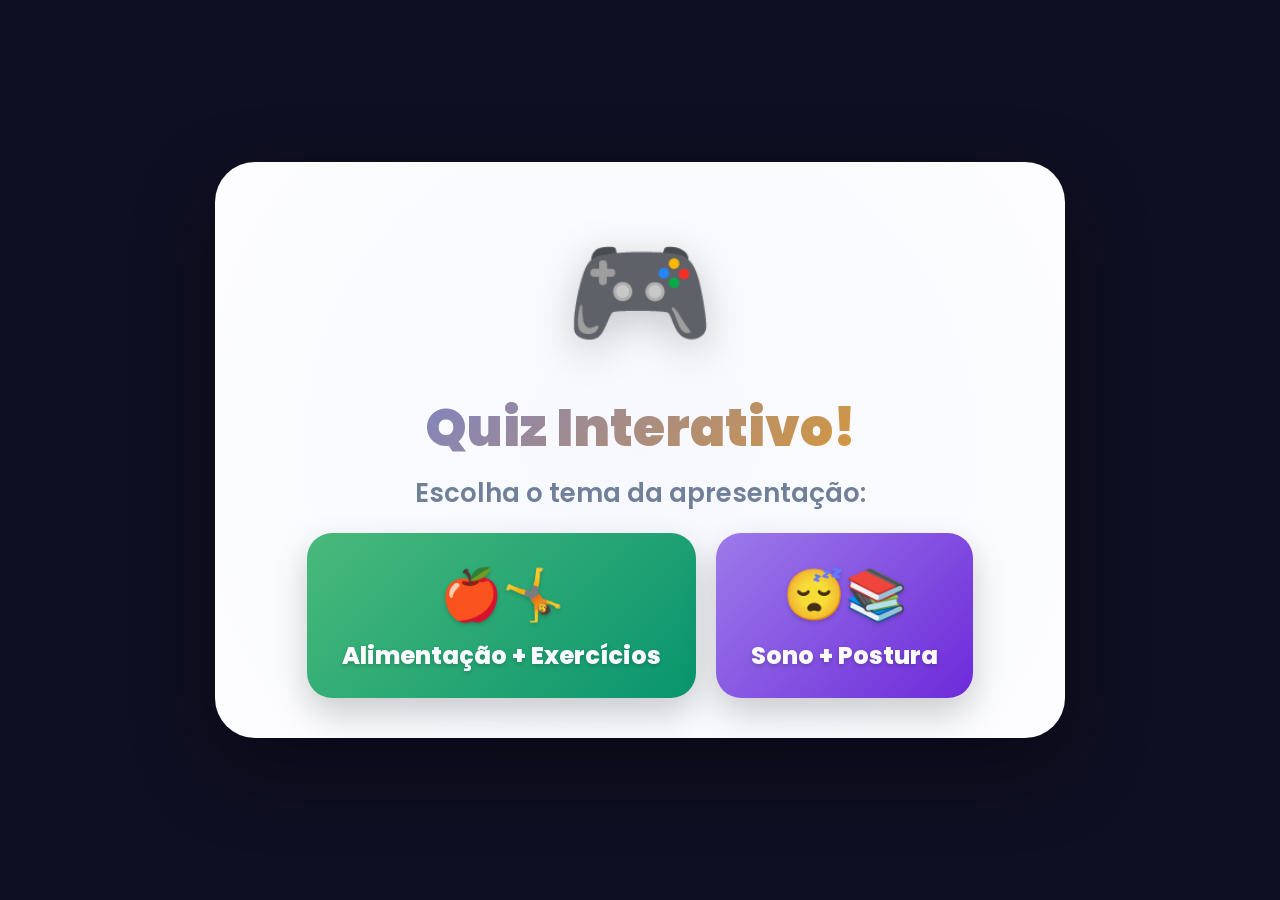
==== commit 56d261c0: "Update apresentacao.html" ====
--- a/apresentacao.html
+++ b/apresentacao.html
@@ -13,10 +13,452 @@
 
     <!-- CONTAINER PRINCIPAL -->
     <div class="slide-container" id="slideContainer">
-        <!-- Os slides serão carregados dinamicamente aqui -->
+
+        <!-- ==================== SLIDE 0: ESCOLHER MODO ==================== -->
+        <div class="slide active" id="slide-escolha">
+            <div class="slide-content">
+                <div class="emoji-gigante">🎮</div>
+                <h1 class="titulo-slide">Quiz Interativo!</h1>
+                <p class="subtitulo">Escolha o tema da apresentação:</p>
+                <div class="btn-container">
+                    <button class="btn-escolha modo1" id="btnModo1">
+                        <span class="btn-emoji">🍎🤸</span>
+                        Alimentação + Exercícios
+                    </button>
+                    <button class="btn-escolha modo2" id="btnModo2">
+                        <span class="btn-emoji">😴📚</span>
+                        Sono + Postura
+                    </button>
+                </div>
+            </div>
+        </div>
+
+        <!-- ==================== SLIDE 1: TÍTULO DO TEMA ==================== -->
+        <div class="slide" id="slide-titulo">
+            <div class="slide-content">
+                <div class="emoji-gigante" id="temaEmoji">🍎</div>
+                <h1 class="titulo-slide" id="temaTitulo">Alimentação Saudável</h1>
+                <p class="subtitulo" id="temaSubtitulo">Vamos aprender juntos!</p>
+                <button class="btn-nav" id="btnSlide1">▶️ Bora lá!</button>
+            </div>
+        </div>
+
+        <!-- ==================== SLIDE 2: CONTEÚDO 1 ==================== -->
+        <div class="slide" id="slide-conteudo1">
+            <div class="slide-content">
+                <div class="emoji-medio">📖</div>
+                <h2 style="font-size: 36px; color: #2d3748; margin: 10px 0;" id="conteudo1Titulo">Tema 1</h2>
+                <p style="font-size: 22px; color: #4a5568; line-height: 1.6;" id="conteudo1Texto">
+                    Carregando...
+                </p>
+                <button class="btn-nav" id="btnSlide2">▶️ Entendi!</button>
+            </div>
+        </div>
+
+        <!-- ==================== SLIDE 3: CONTEÚDO 2 ==================== -->
+        <div class="slide" id="slide-conteudo2">
+            <div class="slide-content">
+                <div class="emoji-medio">💡</div>
+                <h2 style="font-size: 36px; color: #2d3748; margin: 10px 0;" id="conteudo2Titulo">Tema 2</h2>
+                <p style="font-size: 22px; color: #4a5568; line-height: 1.6;" id="conteudo2Texto">
+                    Carregando...
+                </p>
+                <button class="btn-nav" id="btnSlide3">▶️ Próximo!</button>
+            </div>
+        </div>
+
+        <!-- ==================== SLIDE 4: QUIZ DEMO ==================== -->
+        <div class="slide" id="slide-quiz">
+            <div class="slide-content">
+                <div class="emoji-medio">❓</div>
+                <h2 style="font-size: 30px; color: #667eea; margin-bottom: 15px;">Vamos testar!</h2>
+                <p style="font-size: 26px; font-weight: 700; color: #2d3748;" id="quizPergunta">
+                    Carregando...
+                </p>
+                <div id="quizOpcoes"></div>
+                <p id="quizFeedback" class="feedback-quiz"></p>
+                <button class="btn-nav" id="btnProximoQuiz" style="display: none;">
+                    ▶️ Próxima
+                </button>
+                <button class="btn-nav" id="btnFinalizarQuiz" style="display: none;">
+                    🎉 Continuar
+                </button>
+            </div>
+        </div>
+
+        <!-- ==================== SLIDE 5: REGRAS ==================== -->
+        <div class="slide" id="slide-regras">
+            <div class="slide-content">
+                <div class="emoji-medio">🏆</div>
+                <h1 class="titulo-slide" style="font-size: 40px;">Competição!</h1>
+                <div class="regras-lista">
+                    <p>🥇 <strong>1º lugar:</strong> Prêmio especial!</p>
+                    <p>🥈 <strong>2º lugar:</strong> Prêmio</p>
+                    <p>🥉 <strong>3º lugar:</strong> Prêmio</p>
+                    <p>🎁 <strong>Todos:</strong> Brinde de participação</p>
+                    <p>⭐ <strong>10 pontos</strong> por acerto</p>
+                    <p>⏱️ <strong>10 minutos</strong> de quiz</p>
+                </div>
+                <button class="btn-nav" id="btnSlide5" style="margin-top: 20px;">
+                    🚀 Abrir o Site!
+                </button>
+            </div>
+        </div>
+
+        <!-- ==================== SLIDE 6: CONTAGEM ==================== -->
+        <div class="slide" id="slide-contagem">
+            <div class="slide-content">
+                <div class="emoji-medio">⏰</div>
+                <h2 style="font-size: 36px; color: #2d3748;">Preparem-se!</h2>
+                <p style="font-size: 20px; color: #718096; margin: 10px 0;">
+                    Abram o site no celular ou computador:
+                </p>
+                <p class="site-link">
+                    🔗 kaua260804-ship-it.github.io/Site-Habitos-Saudaveis
+                </p>
+                <div class="contador" id="contador" style="margin: 20px 0;">3</div>
+                <button class="btn-nav amarelo" id="btnIniciarContagem">
+                    🎮 Iniciar!
+                </button>
+            </div>
+        </div>
+
+        <!-- ==================== SLIDE 7: RANKING FINAL ==================== -->
+        <div class="slide" id="slide-ranking">
+            <div class="slide-content">
+                <div class="emoji-gigante">🏆</div>
+                <h1 class="titulo-slide" style="font-size: 42px;">Resultado Final!</h1>
+                <div class="ranking-lista" id="rankingFinal">
+                    <p style="color:#718096;">Carregando...</p>
+                </div>
+                <button class="btn-nav amarelo" id="btnConfetes" style="margin-top: 15px;">
+                    🎉 Celebrar!
+                </button>
+            </div>
+        </div>
+
     </div>
 
-    <!-- SCRIPTS -->
-    <script src="js/apresentacao.js"></script>
+    <script>
+        // ============================================
+        // APRESENTACAO.JS - TUDO EM UM ARQUIVO
+        // ============================================
+
+        const App = {
+            slideAtual: 0,
+            totalSlides: 8,
+            modoSelecionado: null,
+            quizDemoIndice: 0,
+            perguntasQuiz: [],
+
+            slidesIds: [
+                'slide-escolha', 'slide-titulo', 'slide-conteudo1', 'slide-conteudo2',
+                'slide-quiz', 'slide-regras', 'slide-contagem', 'slide-ranking'
+            ],
+
+            dadosModos: {
+                alimentacao_exercicios: {
+                    emoji: '🍎🤸',
+                    titulo: 'Alimentação + Exercícios',
+                    subtitulo: 'Comer bem e se mexer!',
+                    classeTitulo: 'modo1',
+                    conteudos: [
+                        {
+                            titulo: '🍎 Pirâmide Alimentar',
+                            texto: 'A base da pirâmide tem arroz, pães e frutas (comer MAIS). O topo tem doces e frituras (comer MENOS). Um prato colorido é um prato saudável! 🌈'
+                        },
+                        {
+                            titulo: '🤸 Mexa-se!',
+                            texto: '1 hora de exercício por dia já faz diferença! Pular corda, jogar bola ou andar de bicicleta fortalece os ossos e libera endorfina, o hormônio da felicidade! 😄'
+                        }
+                    ],
+                    quizzesLocal: [
+                        { pergunta: 'O que fica na BASE da pirâmide alimentar?', opcoes: ['Doces e gorduras', 'Arroz, pães e frutas', 'Refrigerantes', 'Fast food'], correta: 1 },
+                        { pergunta: 'Quantos minutos de exercício por dia?', opcoes: ['15', '30', '60', '120'], correta: 2 }
+                    ],
+                    temasSupabase: ['alimentacao', 'exercicios']
+                },
+                sono_postura: {
+                    emoji: '😴📚',
+                    titulo: 'Sono + Postura',
+                    subtitulo: 'Dormir bem e sentar direitinho!',
+                    classeTitulo: 'modo2',
+                    conteudos: [
+                        {
+                            titulo: '😴 Sono dos Campeões',
+                            texto: 'Crianças precisam dormir de 8 a 12 horas por noite! Desligue o celular 1 hora antes de dormir. Um quarto escuro e silencioso ajuda a dormir melhor! 🌙'
+                        },
+                        {
+                            titulo: '📚 Postura Nota 10',
+                            texto: 'Costas retas, pés no chão! A mochila deve ser usada nas DUAS costas e pesar no máximo 10% do seu corpo. Levante o celular na altura dos olhos para não curvar o pescoço! 🎒'
+                        }
+                    ],
+                    quizzesLocal: [
+                        { pergunta: 'Quantas horas de sono uma criança precisa?', opcoes: ['4-5h', '8-12h', '2-3h', '15h'], correta: 1 },
+                        { pergunta: 'Como a mochila deve ser usada?', opcoes: ['Em uma costas só', 'Nas duas costas', 'Na barriga', 'Arrastando no chão'], correta: 1 }
+                    ],
+                    temasSupabase: ['sono', 'postura']
+                }
+            },
+
+            init() {
+                console.log('🚀 Inicializando apresentação...');
+                this.criarEstrelas();
+                this.configurarBotoes();
+                this.irParaSlide(0);
+                console.log('✅ Apresentação pronta!');
+            },
+
+            criarEstrelas() {
+                const container = document.getElementById('starsContainer');
+                for (let i = 0; i < 80; i++) {
+                    const star = document.createElement('div');
+                    star.className = 'star';
+                    star.style.left = Math.random() * 100 + '%';
+                    star.style.top = Math.random() * 100 + '%';
+                    star.style.width = (Math.random() * 3 + 1) + 'px';
+                    star.style.height = star.style.width;
+                    star.style.setProperty('--duration', (Math.random() * 3 + 1) + 's');
+                    star.style.setProperty('--delay', Math.random() * 3 + 's');
+                    container.appendChild(star);
+                }
+            },
+
+            configurarBotoes() {
+                // Botões de escolha de modo
+                document.getElementById('btnModo1').addEventListener('click', () => this.escolherModo('alimentacao_exercicios'));
+                document.getElementById('btnModo2').addEventListener('click', () => this.escolherModo('sono_postura'));
+
+                // Botões de navegação
+                document.getElementById('btnSlide1').addEventListener('click', () => this.proximoSlide());
+                document.getElementById('btnSlide2').addEventListener('click', () => this.proximoSlide());
+                document.getElementById('btnSlide3').addEventListener('click', () => this.proximoSlide());
+                document.getElementById('btnSlide5').addEventListener('click', () => this.proximoSlide());
+                document.getElementById('btnFinalizarQuiz').addEventListener('click', () => this.proximoSlide());
+
+                // Botão próxima pergunta
+                document.getElementById('btnProximoQuiz').addEventListener('click', () => this.proximoQuizDemo());
+
+                // Botão contagem
+                document.getElementById('btnIniciarContagem').addEventListener('click', () => this.iniciarContagem());
+
+                // Botão confetes
+                document.getElementById('btnConfetes').addEventListener('click', () => this.dispararConfetes());
+            },
+
+            irParaSlide(index) {
+                if (index < 0 || index >= this.totalSlides) return;
+
+                document.querySelectorAll('.slide').forEach(s => s.classList.remove('active'));
+
+                const slideId = this.slidesIds[index];
+                const slideEl = document.getElementById(slideId);
+                if (slideEl) {
+                    slideEl.classList.add('active');
+                }
+
+                this.slideAtual = index;
+
+                if (index === 4 && this.perguntasQuiz.length > 0) {
+                    this.carregarQuizDemo();
+                }
+                if (index === 7) {
+                    this.carregarRankingFinal();
+                }
+            },
+
+            proximoSlide() {
+                if (this.slideAtual < this.totalSlides - 1) {
+                    this.irParaSlide(this.slideAtual + 1);
+                }
+            },
+
+            async escolherModo(modo) {
+                console.log('🎯 Modo:', modo);
+                this.modoSelecionado = modo;
+                const dados = this.dadosModos[modo];
+
+                document.getElementById('temaEmoji').textContent = dados.emoji;
+                document.getElementById('temaTitulo').textContent = dados.titulo;
+                document.getElementById('temaTitulo').className = 'titulo-slide ' + (dados.classeTitulo || '');
+                document.getElementById('temaSubtitulo').textContent = dados.subtitulo;
+
+                document.getElementById('conteudo1Titulo').textContent = dados.conteudos[0].titulo;
+                document.getElementById('conteudo1Texto').textContent = dados.conteudos[0].texto;
+
+                document.getElementById('conteudo2Titulo').textContent = dados.conteudos[1].titulo;
+                document.getElementById('conteudo2Texto').textContent = dados.conteudos[1].texto;
+
+                this.perguntasQuiz = await this.carregarQuizzesSupabase(dados.temasSupabase);
+                if (this.perguntasQuiz.length === 0) {
+                    this.perguntasQuiz = dados.quizzesLocal;
+                }
+                this.quizDemoIndice = 0;
+                this.irParaSlide(1);
+            },
+
+            async carregarQuizzesSupabase(temas) {
+                try {
+                    const url = `https://ejldlvlacidyzizxucdr.supabase.co/rest/v1/quizzes?tema=in.(${temas.join(',')})&select=*&limit=10`;
+                    const response = await fetch(url, {
+                        headers: { 'apikey': 'sb_publishable_YDWCWLgn0t9wrayWljnnaA_immbdkj8' }
+                    });
+                    const data = await response.json();
+                    if (data && data.length > 0) {
+                        return data.map(q => ({
+                            pergunta: q.pergunta,
+                            opcoes: [q.opcao_a, q.opcao_b, q.opcao_c, q.opcao_d].filter(o => o && o.trim()),
+                            correta: q.correta
+                        }));
+                    }
+                } catch (e) { console.log('Offline - usando local'); }
+                return [];
+            },
+
+            carregarQuizDemo() {
+                const quizPergunta = document.getElementById('quizPergunta');
+                const quizOpcoes = document.getElementById('quizOpcoes');
+                const quizFeedback = document.getElementById('quizFeedback');
+                const btnProximoQuiz = document.getElementById('btnProximoQuiz');
+                const btnFinalizarQuiz = document.getElementById('btnFinalizarQuiz');
+
+                if (this.quizDemoIndice >= this.perguntasQuiz.length) {
+                    quizPergunta.textContent = '🎉 Demonstração concluída!';
+                    quizOpcoes.innerHTML = '';
+                    quizFeedback.textContent = '';
+                    btnProximoQuiz.style.display = 'none';
+                    btnFinalizarQuiz.style.display = 'inline-block';
+                    return;
+                }
+
+                const p = this.perguntasQuiz[this.quizDemoIndice];
+                quizPergunta.textContent = '❓ ' + p.pergunta;
+                quizFeedback.textContent = '';
+                quizFeedback.className = 'feedback-quiz';
+                btnProximoQuiz.style.display = 'none';
+                btnFinalizarQuiz.style.display = 'none';
+
+                let html = '';
+                p.opcoes.forEach((opcao, i) => {
+                    html += `<button class="quiz-option" data-opcao="${i}">
+                        ${String.fromCharCode(65 + i)}) ${opcao}
+                    </button>`;
+                });
+                quizOpcoes.innerHTML = html;
+
+                // Adicionar eventos
+                document.querySelectorAll('.quiz-option').forEach(btn => {
+                    btn.addEventListener('click', (e) => {
+                        const escolha = parseInt(e.target.getAttribute('data-opcao'));
+                        this.responderQuiz(escolha);
+                    });
+                });
+            },
+
+            responderQuiz(escolha) {
+                const p = this.perguntasQuiz[this.quizDemoIndice];
+                const feedback = document.getElementById('quizFeedback');
+                const btnProximoQuiz = document.getElementById('btnProximoQuiz');
+
+                document.querySelectorAll('.quiz-option').forEach((btn, i) => {
+                    btn.disabled = true;
+                    btn.style.pointerEvents = 'none';
+                    if (i === p.correta) btn.classList.add('correct');
+                    if (i === escolha && escolha !== p.correta) btn.classList.add('wrong');
+                });
+
+                if (escolha === p.correta) {
+                    feedback.textContent = '✅ CORRETO! +10 pontos! ⭐';
+                    feedback.className = 'feedback-quiz acerto';
+                } else {
+                    feedback.textContent = '❌ A resposta era: ' + p.opcoes[p.correta];
+                    feedback.className = 'feedback-quiz erro';
+                }
+
+                btnProximoQuiz.style.display = 'inline-block';
+            },
+
+            proximoQuizDemo() {
+                this.quizDemoIndice++;
+                this.carregarQuizDemo();
+            },
+
+            iniciarContagem() {
+                const btn = document.getElementById('btnIniciarContagem');
+                btn.style.display = 'none';
+                let contador = 3;
+                const el = document.getElementById('contador');
+
+                const intervalo = setInterval(() => {
+                    contador--;
+                    if (contador <= 0) {
+                        clearInterval(intervalo);
+                        el.textContent = 'GO! 🚀';
+                        el.style.webkitTextFillColor = '#48bb78';
+                        el.style.background = '#48bb78';
+                        setTimeout(() => this.proximoSlide(), 1500);
+                    } else {
+                        el.textContent = contador;
+                    }
+                }, 1000);
+            },
+
+            async carregarRankingFinal() {
+                const container = document.getElementById('rankingFinal');
+                try {
+                    const response = await fetch(
+                        'https://ejldlvlacidyzizxucdr.supabase.co/rest/v1/usuarios?select=apelido,pontos&order=pontos.desc&limit=5',
+                        { headers: { 'apikey': 'sb_publishable_YDWCWLgn0t9wrayWljnnaA_immbdkj8' } }
+                    );
+                    const data = await response.json();
+
+                    if (data && data.length > 0) {
+                        let html = '';
+                        data.forEach((j, idx) => {
+                            const medalha = idx === 0 ? '🥇' : idx === 1 ? '🥈' : idx === 2 ? '🥉' : `${idx+1}º`;
+                            html += `<div class="ranking-item" style="animation-delay:${idx*0.2}s">
+                                ${medalha} <strong>${j.apelido}</strong> — ⭐ ${j.pontos} pts
+                            </div>`;
+                        });
+                        container.innerHTML = html;
+                    } else {
+                        container.innerHTML = '<p>🥇 1º: ______<br>🥈 2º: ______<br>🥉 3º: ______</p>';
+                    }
+                } catch (e) {
+                    container.innerHTML = '<p>🥇 1º: ______<br>🥈 2º: ______<br>🥉 3º: ______</p>';
+                }
+            },
+
+            dispararConfetes() {
+                const emojis = ['🎉','🎊','⭐','🏆','🌟','💫','✨','🎯','💪','👏','🥇','🎖️'];
+                for (let i = 0; i < 40; i++) {
+                    setTimeout(() => {
+                        const c = document.createElement('div');
+                        c.className = 'confetti';
+                        c.textContent = emojis[Math.floor(Math.random() * emojis.length)];
+                        c.style.left = Math.random() * 100 + '%';
+                        c.style.fontSize = (Math.random() * 30 + 20) + 'px';
+                        c.style.animation = `confeteFall ${Math.random() * 2 + 2}s ease-out forwards`;
+                        document.body.appendChild(c);
+                        setTimeout(() => c.remove(), 4000);
+                    }, i * 80);
+                }
+            }
+        };
+
+        // Teclado
+        document.addEventListener('keydown', (e) => {
+            if (e.key === 'ArrowRight' || e.key === ' ') {
+                e.preventDefault();
+                App.proximoSlide();
+            } else if (e.key === 'ArrowLeft') {
+                e.preventDefault();
+                if (App.slideAtual > 0) App.irParaSlide(App.slideAtual - 1);
+            }
+        });
+
+        // Iniciar
+        window.addEventListener('DOMContentLoaded', () => App.init());
+    </script>
 </body>
 </html>
--- a/css/apresentacao.css
+++ b/css/apresentacao.css
@@ -0,0 +1,343 @@
+/* ============================================
+   APRESENTACAO.CSS - ESTILOS DA APRESENTAÇÃO
+   ============================================ */
+
+* { margin: 0; padding: 0; box-sizing: border-box; }
+
+body {
+    font-family: 'Poppins', sans-serif;
+    background: #0f0f23;
+    min-height: 100vh;
+    overflow: hidden;
+    user-select: none;
+}
+
+/* ESTRELAS DE FUNDO */
+.stars {
+    position: fixed;
+    top: 0; left: 0;
+    width: 100%; height: 100%;
+    pointer-events: none;
+    z-index: 0;
+}
+.star {
+    position: absolute;
+    background: white;
+    border-radius: 50%;
+    animation: twinkle var(--duration) ease-in-out infinite;
+    animation-delay: var(--delay);
+    opacity: 0;
+}
+@keyframes twinkle {
+    0%,100% { opacity: 0.2; transform: scale(1); }
+    50% { opacity: 1; transform: scale(1.5); }
+}
+
+/* CONTAINER DOS SLIDES */
+.slide-container {
+    width: 100vw;
+    height: 100vh;
+    position: relative;
+    z-index: 1;
+}
+
+/* SLIDE BASE */
+.slide {
+    width: 100%;
+    height: 100%;
+    display: none;
+    justify-content: center;
+    align-items: center;
+    padding: 30px;
+    animation: zoomIn 0.6s cubic-bezier(0.68, -0.55, 0.265, 1.55);
+}
+.slide.active {
+    display: flex;
+}
+
+@keyframes zoomIn {
+    from { opacity: 0; transform: scale(0.5) rotate(-5deg); }
+    to { opacity: 1; transform: scale(1) rotate(0deg); }
+}
+
+/* CARD BRANCO CENTRAL */
+.slide-content {
+    background: white;
+    border-radius: 40px;
+    padding: 40px 50px;
+    max-width: 850px;
+    width: 100%;
+    text-align: center;
+    box-shadow: 0 30px 80px rgba(0,0,0,0.4);
+    position: relative;
+    overflow: hidden;
+}
+.slide-content::before {
+    content: '';
+    position: absolute;
+    top: -50%; left: -50%;
+    width: 200%; height: 200%;
+    background: radial-gradient(circle, rgba(102,126,234,0.05) 0%, transparent 70%);
+    animation: pulse 3s ease-in-out infinite;
+}
+
+@keyframes pulse {
+    0%,100% { transform: scale(1); }
+    50% { transform: scale(1.08); }
+}
+
+@keyframes float {
+    0%,100% { transform: translateY(0) rotate(0deg); }
+    25% { transform: translateY(-20px) rotate(5deg); }
+    75% { transform: translateY(-10px) rotate(-5deg); }
+}
+
+@keyframes shake {
+    0%,100% { transform: translateX(0); }
+    25% { transform: translateX(-8px); }
+    75% { transform: translateX(8px); }
+}
+
+@keyframes gradientShift {
+    0%,100% { background-position: 0% 50%; }
+    50% { background-position: 100% 50%; }
+}
+
+/* EMOJIS ANIMADOS */
+.emoji-gigante {
+    font-size: 120px;
+    animation: float 3s ease-in-out infinite;
+    display: inline-block;
+    filter: drop-shadow(0 10px 20px rgba(0,0,0,0.2));
+}
+.emoji-medio {
+    font-size: 70px;
+    animation: float 2.5s ease-in-out infinite;
+    display: inline-block;
+}
+
+/* TÍTULOS */
+.titulo-slide {
+    font-size: 52px;
+    font-weight: 900;
+    background: linear-gradient(135deg, #667eea, #f59e0b, #48bb78);
+    background-size: 200% 200%;
+    -webkit-background-clip: text;
+    -webkit-text-fill-color: transparent;
+    background-clip: text;
+    animation: gradientShift 3s ease infinite;
+    margin: 15px 0;
+    line-height: 1.2;
+}
+.titulo-slide.modo1 {
+    background: linear-gradient(135deg, #48bb78, #059669, #667eea);
+    background-size: 200% 200%;
+    -webkit-background-clip: text;
+    -webkit-text-fill-color: transparent;
+    background-clip: text;
+}
+.titulo-slide.modo2 {
+    background: linear-gradient(135deg, #9f7aea, #6d28d9, #f59e0b);
+    background-size: 200% 200%;
+    -webkit-background-clip: text;
+    -webkit-text-fill-color: transparent;
+    background-clip: text;
+}
+
+.subtitulo {
+    font-size: 26px;
+    color: #718096;
+    margin-bottom: 10px;
+    font-weight: 600;
+}
+
+/* BOTÕES DE ESCOLHA DE MODO */
+.btn-container {
+    display: flex;
+    gap: 20px;
+    justify-content: center;
+    flex-wrap: wrap;
+    margin-top: 20px;
+}
+.btn-escolha {
+    display: inline-block;
+    padding: 25px 35px;
+    border-radius: 25px;
+    font-size: 24px;
+    font-weight: 800;
+    cursor: pointer;
+    border: none;
+    font-family: 'Poppins', sans-serif;
+    transition: all 0.3s cubic-bezier(0.68, -0.55, 0.265, 1.55);
+    box-shadow: 0 15px 35px rgba(0,0,0,0.2);
+    color: white;
+    text-shadow: 0 2px 4px rgba(0,0,0,0.2);
+    min-width: 250px;
+}
+.btn-escolha:hover {
+    transform: translateY(-8px) scale(1.03);
+    box-shadow: 0 25px 50px rgba(0,0,0,0.3);
+}
+.btn-escolha:active {
+    transform: scale(0.95);
+    animation: shake 0.3s ease;
+}
+.btn-escolha.modo1 {
+    background: linear-gradient(135deg, #48bb78, #059669);
+}
+.btn-escolha.modo2 {
+    background: linear-gradient(135deg, #9f7aea, #6d28d9);
+}
+.btn-emoji {
+    font-size: 50px;
+    display: block;
+    margin-bottom: 5px;
+}
+
+/* BOTÃO DE NAVEGAÇÃO */
+.btn-nav {
+    background: linear-gradient(135deg, #667eea, #764ba2);
+    color: white;
+    border: none;
+    padding: 18px 40px;
+    border-radius: 60px;
+    font-size: 24px;
+    font-weight: 700;
+    cursor: pointer;
+    transition: all 0.3s ease;
+    font-family: 'Poppins', sans-serif;
+    box-shadow: 0 10px 30px rgba(102,126,234,0.4);
+    margin: 10px;
+    animation: pulse 2s ease-in-out infinite;
+}
+.btn-nav:hover {
+    transform: translateY(-5px);
+    box-shadow: 0 20px 40px rgba(102,126,234,0.6);
+}
+.btn-nav:active { transform: scale(0.9); }
+.btn-nav.amarelo {
+    background: linear-gradient(135deg, #f59e0b, #d97706);
+    box-shadow: 0 10px 30px rgba(245,158,11,0.4);
+}
+
+/* OPÇÕES DO QUIZ */
+.quiz-option {
+    display: block;
+    width: 100%;
+    padding: 18px 25px;
+    margin: 12px 0;
+    border: 4px solid #e2e8f0;
+    border-radius: 20px;
+    font-size: 22px;
+    cursor: pointer;
+    background: #f7fafc;
+    transition: all 0.3s ease;
+    font-family: 'Poppins', sans-serif;
+    text-align: left;
+    font-weight: 600;
+}
+.quiz-option:hover {
+    border-color: #667eea;
+    background: #eff6ff;
+    transform: translateX(15px);
+    box-shadow: 0 8px 25px rgba(102,126,234,0.2);
+}
+.quiz-option.correct {
+    border-color: #48bb78 !important;
+    background: #f0fff4 !important;
+    animation: pulse 0.5s ease 2;
+}
+.quiz-option.wrong {
+    border-color: #ef4444 !important;
+    background: #fef2f2 !important;
+    animation: shake 0.5s ease;
+}
+.quiz-option:disabled {
+    pointer-events: none;
+}
+
+/* FEEDBACK DO QUIZ */
+.feedback-quiz {
+    font-size: 28px;
+    font-weight: 800;
+    margin-top: 15px;
+    animation: zoomIn 0.4s ease;
+}
+.feedback-quiz.acerto { color: #48bb78; }
+.feedback-quiz.erro { color: #ef4444; }
+
+/* CONTADOR */
+.contador {
+    font-size: 150px;
+    font-weight: 900;
+    background: linear-gradient(135deg, #f59e0b, #ef4444);
+    -webkit-background-clip: text;
+    -webkit-text-fill-color: transparent;
+    background-clip: text;
+    animation: pulse 0.5s ease-in-out infinite;
+}
+
+/* REGRAS */
+.regras-lista {
+    font-size: 22px;
+    line-height: 2;
+    text-align: left;
+    max-width: 500px;
+    margin: 0 auto;
+}
+
+/* RANKING */
+.ranking-lista {
+    text-align: left;
+    font-size: 24px;
+}
+.ranking-item {
+    padding: 15px;
+    margin: 8px 0;
+    border-radius: 15px;
+    background: linear-gradient(90deg, #fef3c7, #fff);
+    font-weight: 700;
+    animation: zoomIn 0.5s ease;
+    animation-fill-mode: both;
+}
+
+/* LINK DO SITE */
+.site-link {
+    font-size: 18px;
+    color: #667eea;
+    font-weight: 700;
+    word-break: break-all;
+    background: #eff6ff;
+    padding: 15px 25px;
+    border-radius: 15px;
+    display: inline-block;
+    margin: 10px 0;
+}
+
+/* CONFETES */
+.confetti {
+    position: fixed;
+    top: -20px;
+    z-index: 9999;
+    pointer-events: none;
+    font-size: 35px;
+}
+@keyframes confeteFall {
+    0% { transform: translateY(0) rotate(0deg); opacity: 1; }
+    100% { transform: translateY(105vh) rotate(720deg); opacity: 0; }
+}
+
+/* RESPONSIVO */
+@media (max-width: 768px) {
+    .slide-content { padding: 25px 20px; border-radius: 25px; }
+    .titulo-slide { font-size: 32px; }
+    .subtitulo { font-size: 18px; }
+    .emoji-gigante { font-size: 80px; }
+    .emoji-medio { font-size: 50px; }
+    .btn-escolha { padding: 18px 25px; font-size: 18px; min-width: 200px; }
+    .btn-nav { padding: 14px 30px; font-size: 18px; }
+    .quiz-option { font-size: 18px; padding: 14px 18px; }
+    .contador { font-size: 100px; }
+    .regras-lista { font-size: 18px; }
+    .ranking-lista { font-size: 18px; }
+}
